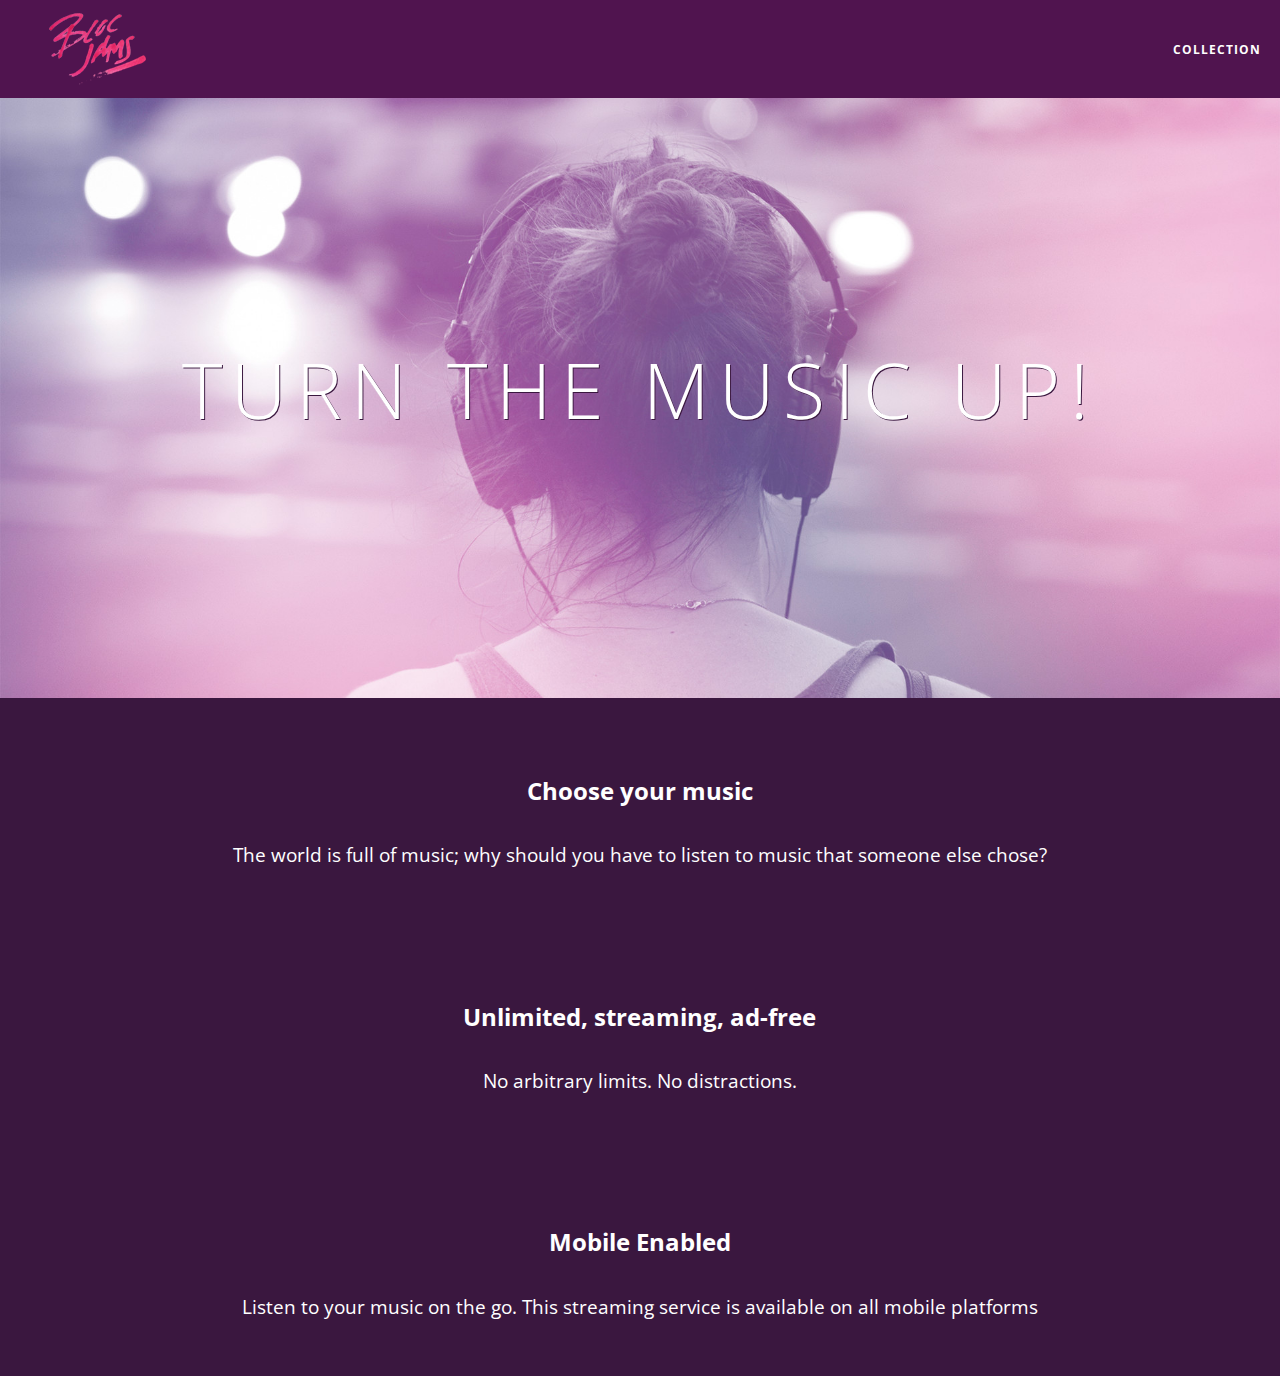
==== index.html @ 21a9295b "checkpoint 5 complete" ====
<!DOCTYPE html>
<html>
    <head>
        <title>Bloc Jams</title>
        <meta name="viewport" content="width=device-width, initial-scale=1">
        <link rel="stylesheet" type="text/css" href="styles/normalize.css">
        <link rel="stylesheet" type="text/css" href="http://fonts.googleapis.com/css?family=Open+Sans:400,800,600,700,300">
        <link rel="stylesheet" type="text/css" href="http://code.ionicframework.com/ionicons/2.0.1/css/ionicons.min.css">
        <link rel="stylesheet" type="text/css" href="styles/main.css">
        <link rel="stylesheet" type="text/css" href="styles/landing.css">
    </head>
    <body class="landing">    
    <nav class="navbar">
        <a href="index.html" class="logo">
             <img src="assets/images/bloc_jams_logo.png" alt="bloc jams logo">
         </a>
         <div class="links-container">
             <a href="collection.html" class="navbar-link">collection</a>
         </div>
    </nav>
    <section class="hero-content">
        <h1 class="hero-title">Turn the music up!</h1>
    </section>  
    <section class="selling-points container clearfix">
        <div class="point column.third">
            <span class="ion-music-note"></span>
            <h5 class="point-title">Choose your music</h5>
            <p class="point-description">The world is full of music; why should you have to listen to music that someone else chose?</p>
        </div>
        <div class="point column.third">
            <span class="ion-radio-waves"></span>
            <h5 class="point-title">Unlimited, streaming, ad-free</h5>
            <p class="point-description">No arbitrary limits. No distractions.</p>
        </div>
        <div class="point column.third">
            <span class="ion-iphone"></span>
            <h5 class="point-title">Mobile Enabled</h5>
            <p class="point-description">Listen to your music on the go. This streaming service is available on all mobile platforms</p>
        </div>      
    </section>
    </body>
</html>
---- styles/main.css ----
*, *::before, *::after {
     -moz-box-sizing: border-box;
     -webkit-box-sizing: border-box;
     box-sizing: border-box;
 }

html {
    height: 100%;
    font-size: 100%;
}

body {
    font-family: 'Open Sans';
    color: white;
    min-height: 100%;
}

.navbar {
    position: relative;
    padding: .5rem;
    background-color: rgba(101,18,95,.5);
    z-index: 1;
}

.navbar > .logo {
    position: relative;
    left: 2rem;
    cursor: pointer;
}

.navbar .links-container {
    display: table;
    position: absolute;
    top: 0;
    right: 0;
    height: 100px;
    color: white;
    text-decoration: none;
}

.links-container .navbar-link {
    display: table-cell;
    position: relative;
    height: 100%;
    padding-left: 1rem;
    padding-right: 1rem;
    vertical-align: middle;
    color:white;
    font-size: .625rem;
    letter-spacing: .05rem;
    font-weight: 700;
    text-transform: uppercase;
    text-decoration: none;
    cursor: pointer;
}

.links-container .navbar-link:hover {
    color: rgb(235,50,117);
}

@media (min-width: 640px) {
    html {font-size: 112%;}
    .column {
        float:left;
        padding: 0 1rem;
    }
    .column.full{width:100%;}
    .column.two-thirds{width:66.7%;}
    .column.half{width:50%;}
    .column.third{width:33.3%;}
    .column.fourth{width:25%;}
    .column.flow-opposite{float: right;}
}

@media (min-width: 1024px){
    html {font-size: 120%;}
}

.container {
    margin: 0 auto;
    max-width: 64rem;
}

.clearfix::before,
.clearfix::after {
   content: " ";
   display: table;
}

.clearfix::after {
   clear: both;
}
---- styles/landing.css ----
body.landing {
     background-color: rgb(58,23,63);
 }
 
 .hero-content {
     position: relative;
     min-height: 600px;
     background-image: url(../assets/images/bloc_jams_bg.jpg);
     background-repeat: no-repeat;
     background-position: center center;
     background-size: cover;
 }
 
 .hero-content .hero-title {
     position: absolute;
     top: 40%;
     -webkit-transform: translateY(-50%);
     -moz-transform: translateY(-50%);
     transform: translateY(-50%);
     width: 100%;
     text-align: center;
     font-size: 4rem;
     font-weight: 300;
     text-transform: uppercase;
     letter-spacing: 0.5rem;
     text-shadow: 1px 1px 0px rgb(58,23,63);
 }
 
 .selling-points {
     position: relative;
}
 
 .point {
     position: relative;
     padding: 2rem;
     text-align: center;
 }
 
 .point .point-title {
     font-size: 1.25rem;
 }
 
 .ion-music-note,
 .ion-radio-waves,
 .ion-iphone {
     color: rgb(233,50,117);
     font-size: 5rem;
 }
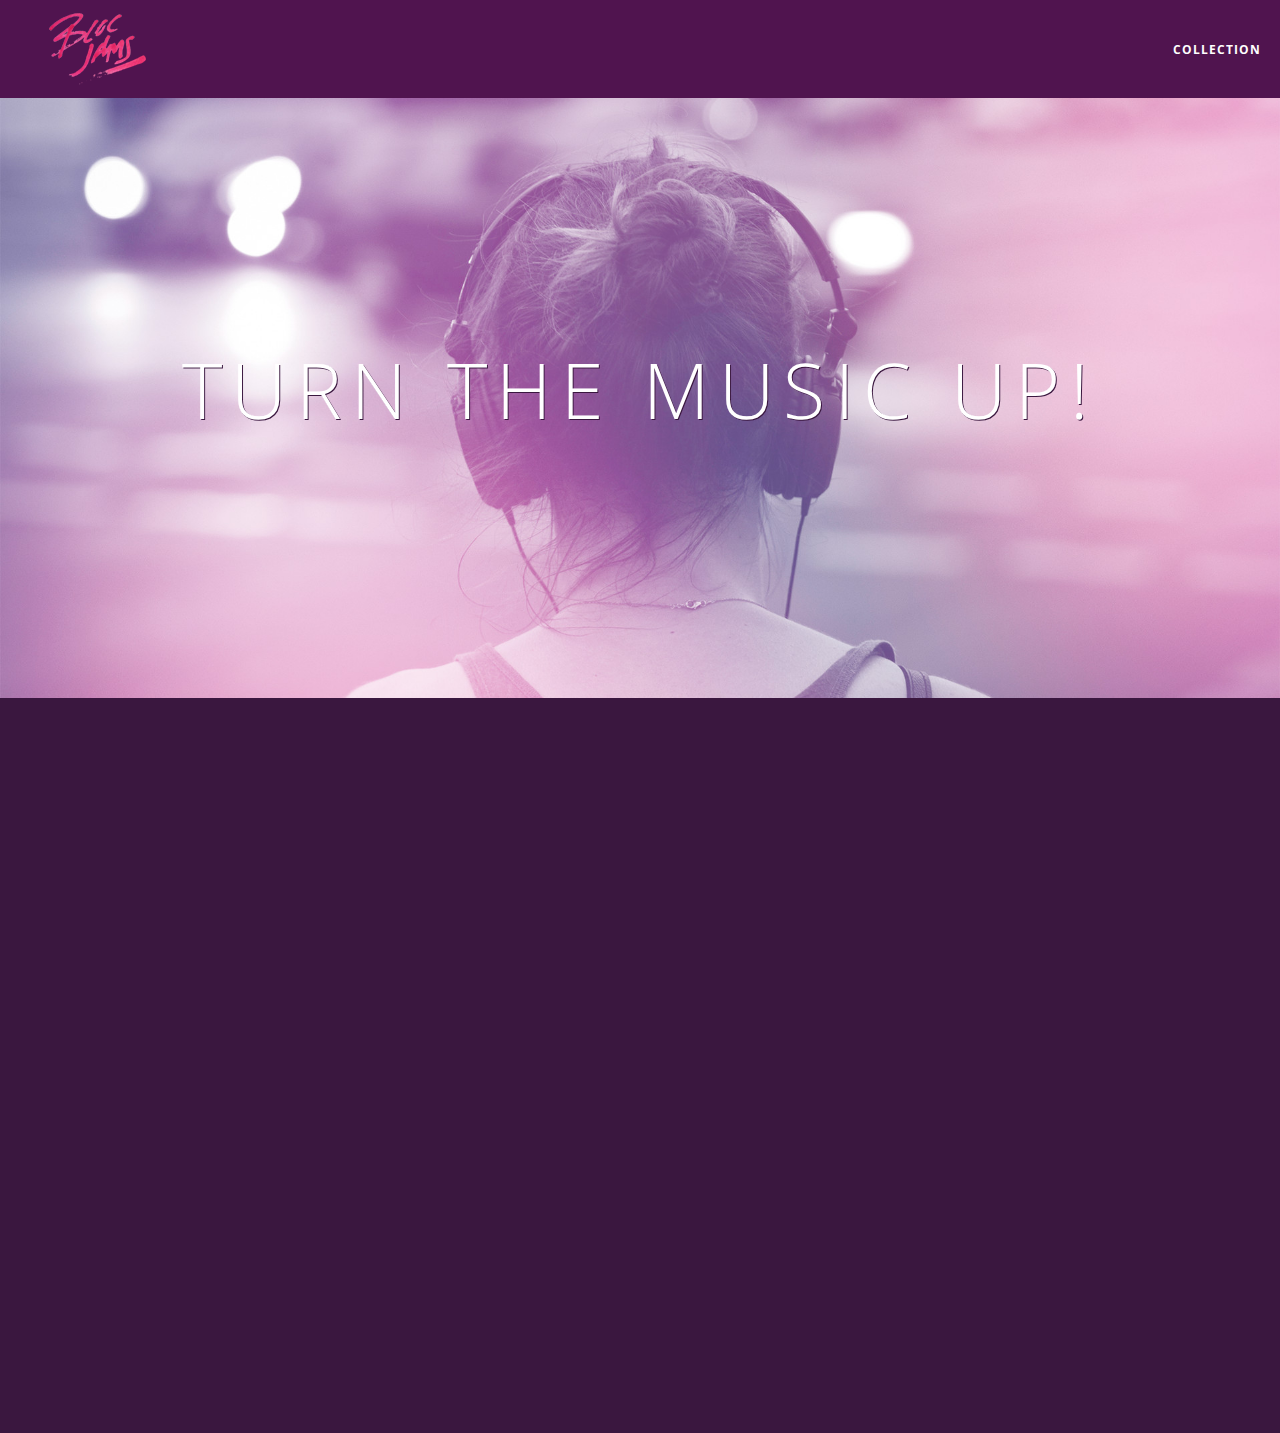
==== commit dcb022aa: "checkpoint 8" ====
--- a/index.html
+++ b/index.html
@@ -38,5 +38,6 @@
             <p class="point-description">Listen to your music on the go. This streaming service is available on all mobile platforms</p>
         </div>      
     </section>
+    <script src="scripts/landing.js"></script>
     </body>
 </html>--- a/styles/main.css
+++ b/styles/main.css
@@ -56,7 +56,39 @@
 
 .links-container .navbar-link:hover {
     color: rgb(235,50,117);
+=======
+>>>>>>> checkpoint-5
 }
+
+.navbar .links-container {
+     display: table;
+     position: absolute;
+     top: 0;
+     right: 0;
+     height: 100px;
+     color: white;
+     text-decoration: none;
+ }
+ 
+ .links-container .navbar-link {
+     display: table-cell;
+     position: relative;
+     height: 100%;
+     padding-left: 1rem;
+     padding-right: 1rem;
+     vertical-align: middle;
+     color: white;
+     font-size: 0.625rem;
+     letter-spacing: 0.05rem;
+     font-weight: 700;
+     text-transform: uppercase;
+     text-decoration: none;
+     cursor: pointer;
+ }
+
+ .links-container .navbar-link:hover {
+     color: rgb(233,50,117);
+ }
 
 @media (min-width: 640px) {
     html {font-size: 112%;}
@@ -81,6 +113,10 @@
     max-width: 64rem;
 }
 
+.container.narrow {
+    max-width: 56rem;
+}
+
 .clearfix::before,
 .clearfix::after {
    content: " ";
--- a/styles/landing.css
+++ b/styles/landing.css
@@ -34,6 +34,16 @@
      position: relative;
      padding: 2rem;
      text-align: center;
+     opacity: 0;
+     -webkit-transform: scaleX(0.9) translateY(3rem);
+     -moz-transform: scaleX(0.9) translateY(3rem);
+     transform: scaleX(0.9) translateY(3rem);
+     -webkit-transition: all 0.25s ease-in-out;
+     -moz-transition: all 0.25s ease-in-out;
+     transition: all 0.25s ease-in-out;
+     -webkit-transition-delay: 0.2s;
+     -moz-transition-delay: 0.2s;
+     transition-delay: 0.2s;
  }
  
  .point .point-title {
@@ -45,4 +55,5 @@
  .ion-iphone {
      color: rgb(233,50,117);
      font-size: 5rem;
- }+ }
+
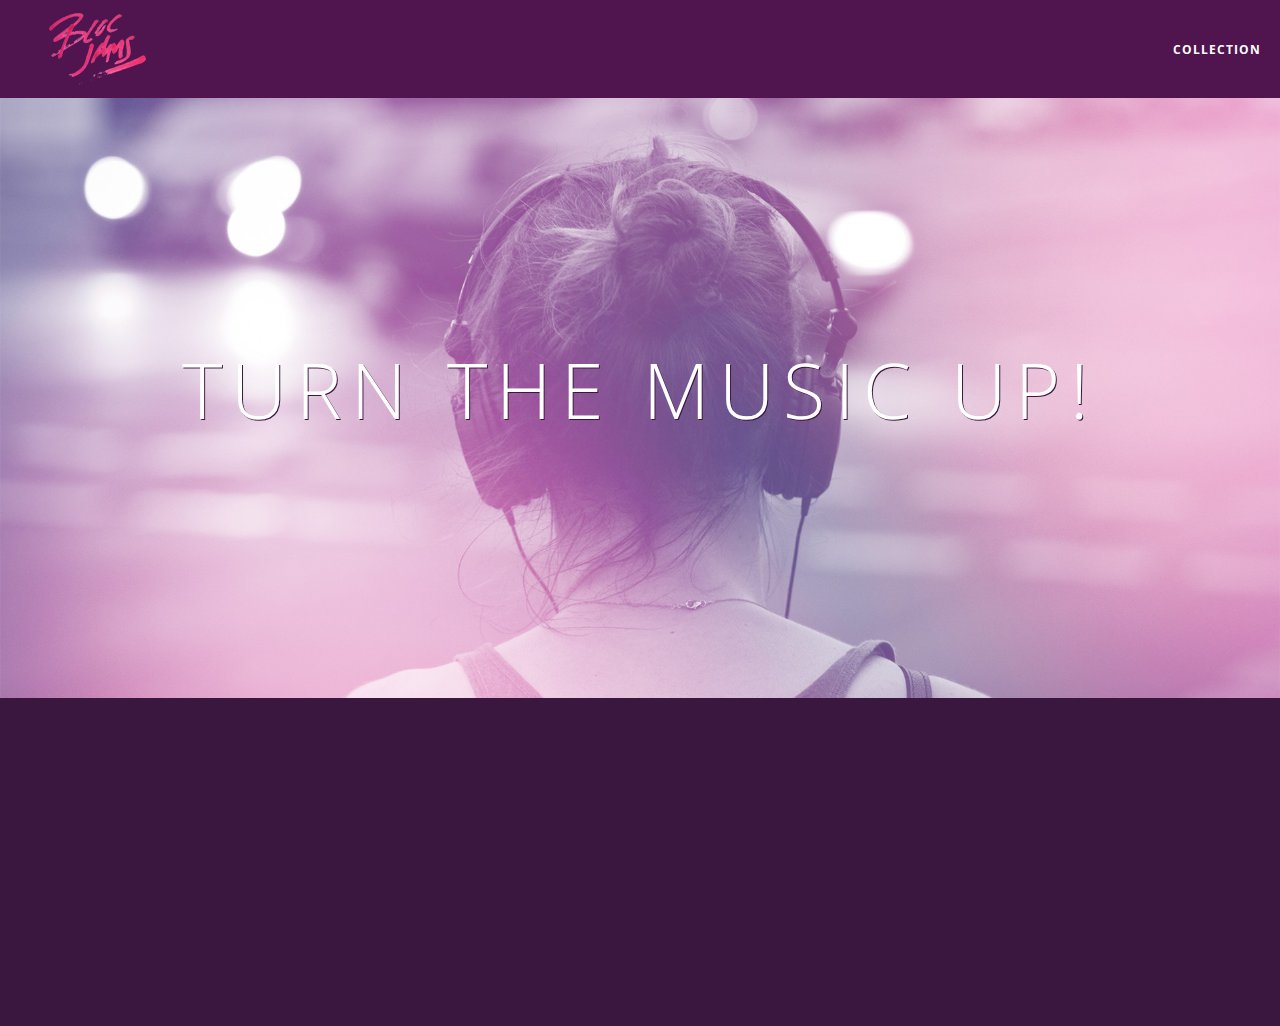
==== commit 44e65ae6: "checkpoint 4 fixed media query" ====
--- a/index.html
+++ b/index.html
@@ -22,17 +22,17 @@
         <h1 class="hero-title">Turn the music up!</h1>
     </section>  
     <section class="selling-points container clearfix">
-        <div class="point column.third">
+        <div class="point column third">
             <span class="ion-music-note"></span>
             <h5 class="point-title">Choose your music</h5>
             <p class="point-description">The world is full of music; why should you have to listen to music that someone else chose?</p>
         </div>
-        <div class="point column.third">
+        <div class="point column third">
             <span class="ion-radio-waves"></span>
             <h5 class="point-title">Unlimited, streaming, ad-free</h5>
             <p class="point-description">No arbitrary limits. No distractions.</p>
         </div>
-        <div class="point column.third">
+        <div class="point column third">
             <span class="ion-iphone"></span>
             <h5 class="point-title">Mobile Enabled</h5>
             <p class="point-description">Listen to your music on the go. This streaming service is available on all mobile platforms</p>
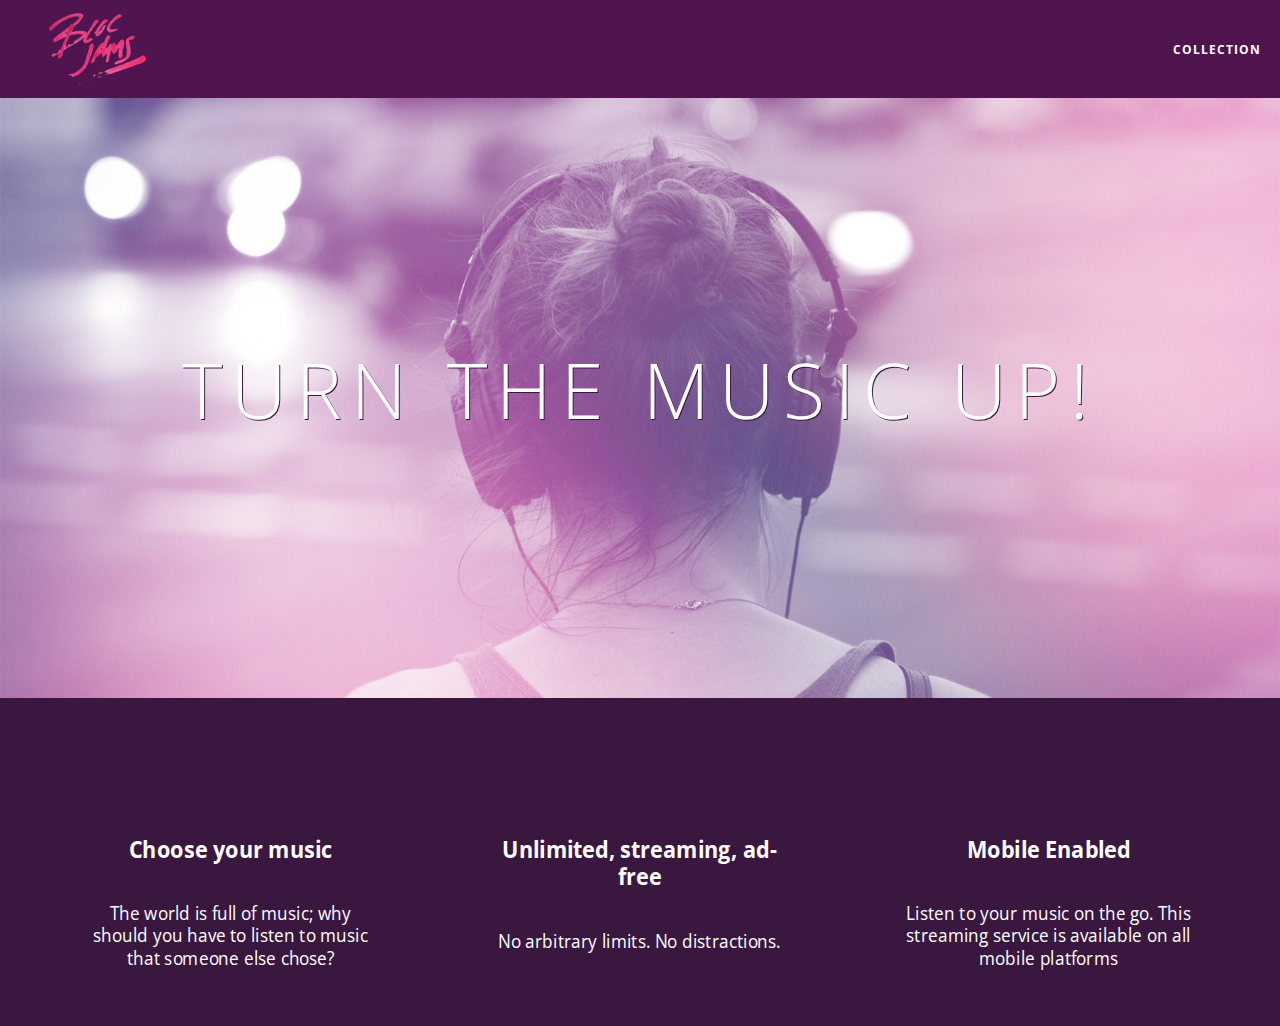
==== commit c3785a64: "checkpoint 8 fix" ====
--- a/styles/landing.css
+++ b/styles/landing.css
@@ -34,7 +34,7 @@
      position: relative;
      padding: 2rem;
      text-align: center;
-     opacity: 0;
+     
      -webkit-transform: scaleX(0.9) translateY(3rem);
      -moz-transform: scaleX(0.9) translateY(3rem);
      transform: scaleX(0.9) translateY(3rem);
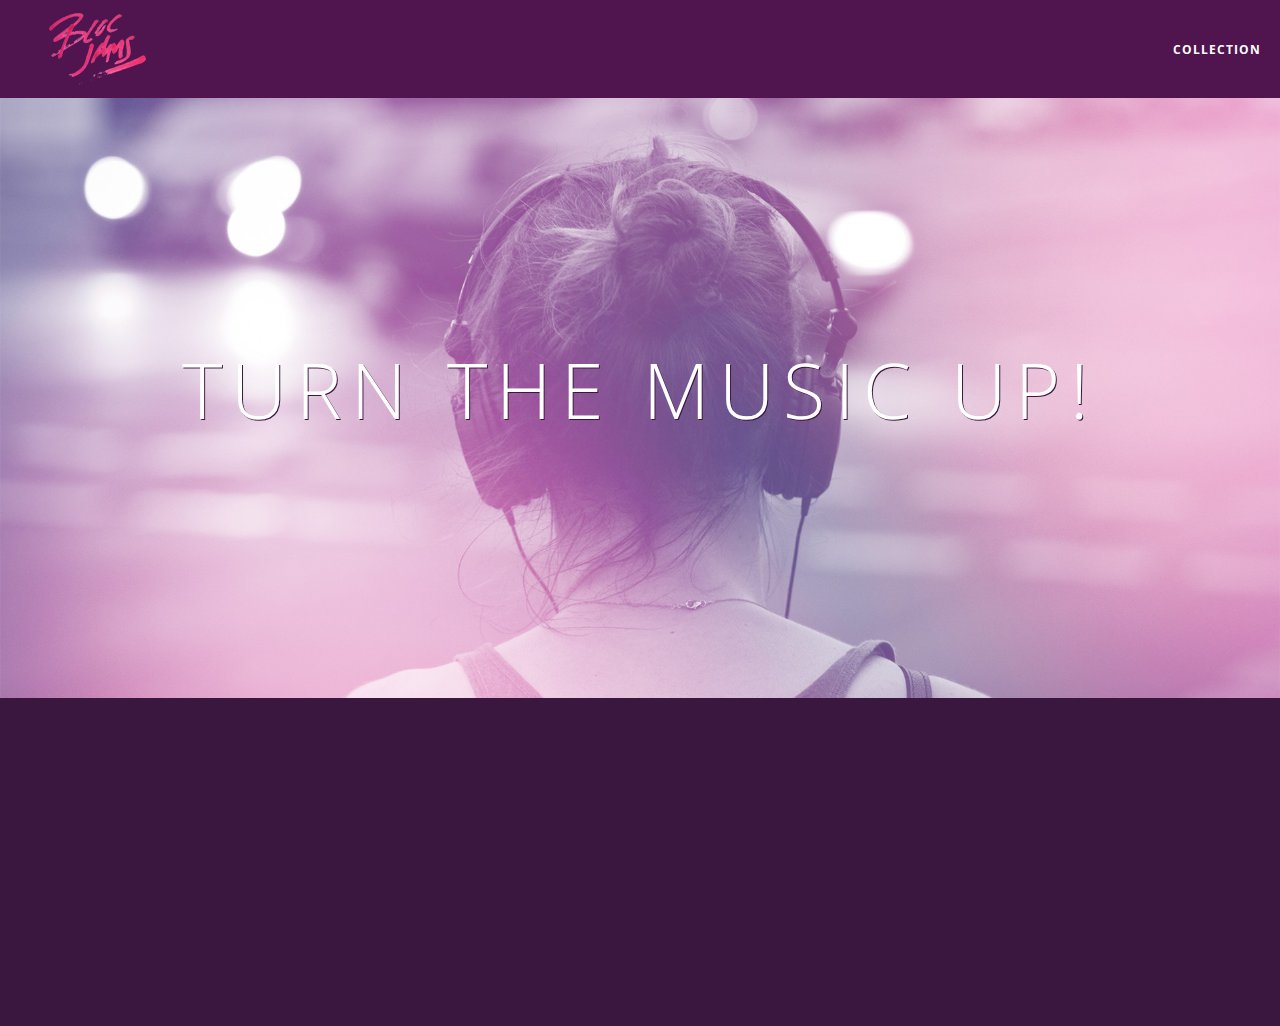
==== commit 8438d247: "checkpoint 8 revised" ====
--- a/styles/main.css
+++ b/styles/main.css
@@ -56,8 +56,6 @@
 
 .links-container .navbar-link:hover {
     color: rgb(235,50,117);
-=======
->>>>>>> checkpoint-5
 }
 
 .navbar .links-container {
--- a/styles/landing.css
+++ b/styles/landing.css
@@ -34,7 +34,7 @@
      position: relative;
      padding: 2rem;
      text-align: center;
-     
+     opacity: 0;
      -webkit-transform: scaleX(0.9) translateY(3rem);
      -moz-transform: scaleX(0.9) translateY(3rem);
      transform: scaleX(0.9) translateY(3rem);
@@ -56,4 +56,3 @@
      color: rgb(233,50,117);
      font-size: 5rem;
  }
-
